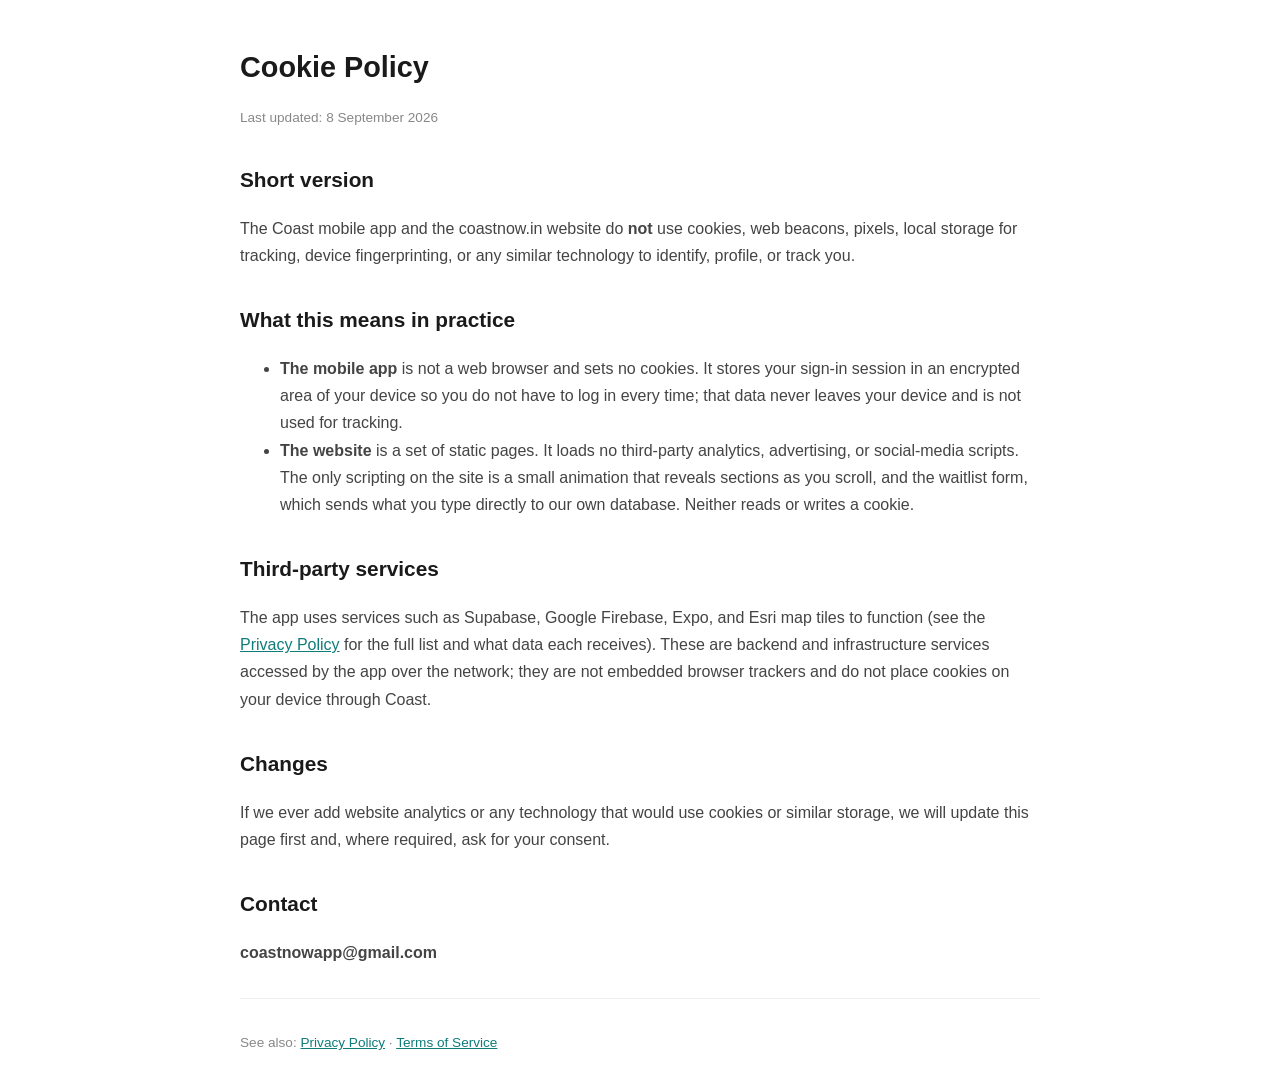
==== cookie-policy.html @ c83060eb "Legal pages: DPDP-aligned rewrite + real support address - privacy-policy: rewritten around the DPDP" ====
<!DOCTYPE html>
<html lang="en">
<head>
  <meta charset="UTF-8">
  <meta name="viewport" content="width=device-width, initial-scale=1.0">
  <title>Cookie Policy - Coast</title>
  <style>
    body { font-family: -apple-system, BlinkMacSystemFont, 'Segoe UI', Roboto, sans-serif; line-height: 1.7; max-width: 800px; margin: 0 auto; padding: 24px 16px; color: #1a1a1a; }
    h1 { font-size: 1.8em; margin-bottom: 0.2em; }
    h2 { font-size: 1.3em; margin-top: 1.6em; }
    p, li { color: #444; }
    .updated { color: #888; font-size: 0.85em; }
    hr { border: none; border-top: 1px solid #eee; margin: 2em 0; }
    a { color: #0F7C7A; }
  </style>
</head>
<body>
  <h1>Cookie Policy</h1>
  <p class="updated">Last updated: 8 September 2026</p>

  <h2>Short version</h2>
  <p>The Coast mobile app and the coastnow.in website do <strong>not</strong>
  use cookies, web beacons, pixels, local storage for tracking, device
  fingerprinting, or any similar technology to identify, profile, or track
  you.</p>

  <h2>What this means in practice</h2>
  <ul>
    <li><strong>The mobile app</strong> is not a web browser and sets no
    cookies. It stores your sign-in session in an encrypted area of your
    device so you do not have to log in every time; that data never leaves
    your device and is not used for tracking.</li>
    <li><strong>The website</strong> is a set of static pages. It loads no
    third-party analytics, advertising, or social-media scripts. The only
    scripting on the site is a small animation that reveals sections as you
    scroll, and the waitlist form, which sends what you type directly to our
    own database. Neither reads or writes a cookie.</li>
  </ul>

  <h2>Third-party services</h2>
  <p>The app uses services such as Supabase, Google Firebase, Expo, and Esri
  map tiles to function (see the
  <a href="privacy-policy.html">Privacy Policy</a> for the full list and what
  data each receives). These are backend and infrastructure services accessed
  by the app over the network; they are not embedded browser trackers and do
  not place cookies on your device through Coast.</p>

  <h2>Changes</h2>
  <p>If we ever add website analytics or any technology that would use cookies
  or similar storage, we will update this page first and, where required, ask
  for your consent.</p>

  <h2>Contact</h2>
  <p><strong>coastnowapp@gmail.com</strong></p>

  <hr>
  <p class="updated">See also: <a href="privacy-policy.html">Privacy Policy</a>
  &middot; <a href="terms-of-service.html">Terms of Service</a></p>
</body>
</html>
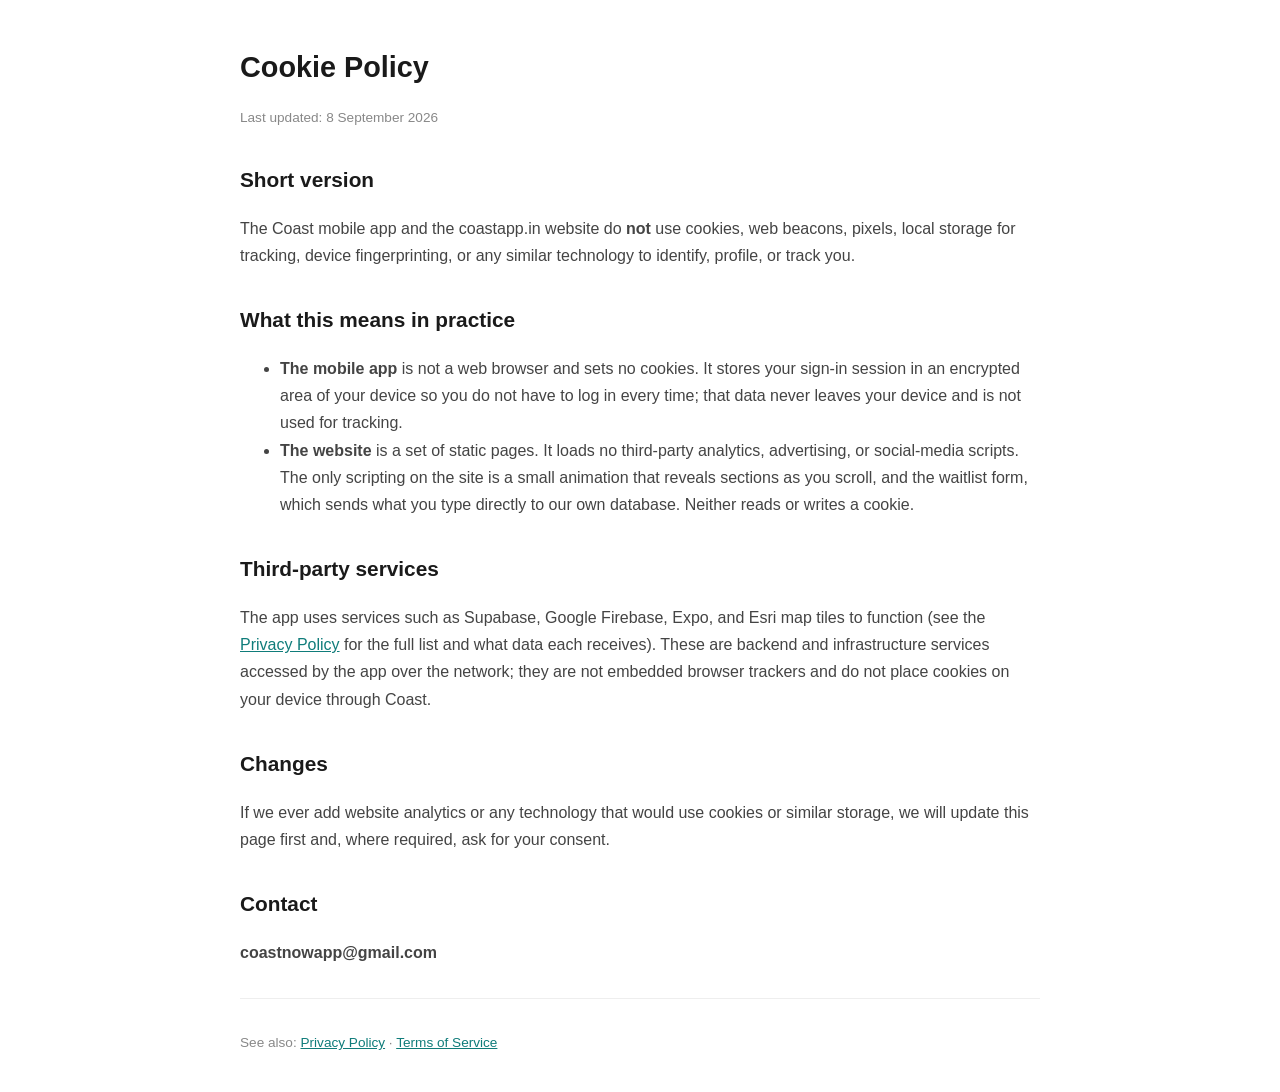
==== commit 5ce410be: "Migrate domain from coastnow.in to coastapp.in CNAME file, canonical/OG/Twitter meta tags, and legal" ====
--- a/cookie-policy.html
+++ b/cookie-policy.html
@@ -19,7 +19,7 @@
   <p class="updated">Last updated: 8 September 2026</p>
 
   <h2>Short version</h2>
-  <p>The Coast mobile app and the coastnow.in website do <strong>not</strong>
+  <p>The Coast mobile app and the coastapp.in website do <strong>not</strong>
   use cookies, web beacons, pixels, local storage for tracking, device
   fingerprinting, or any similar technology to identify, profile, or track
   you.</p>
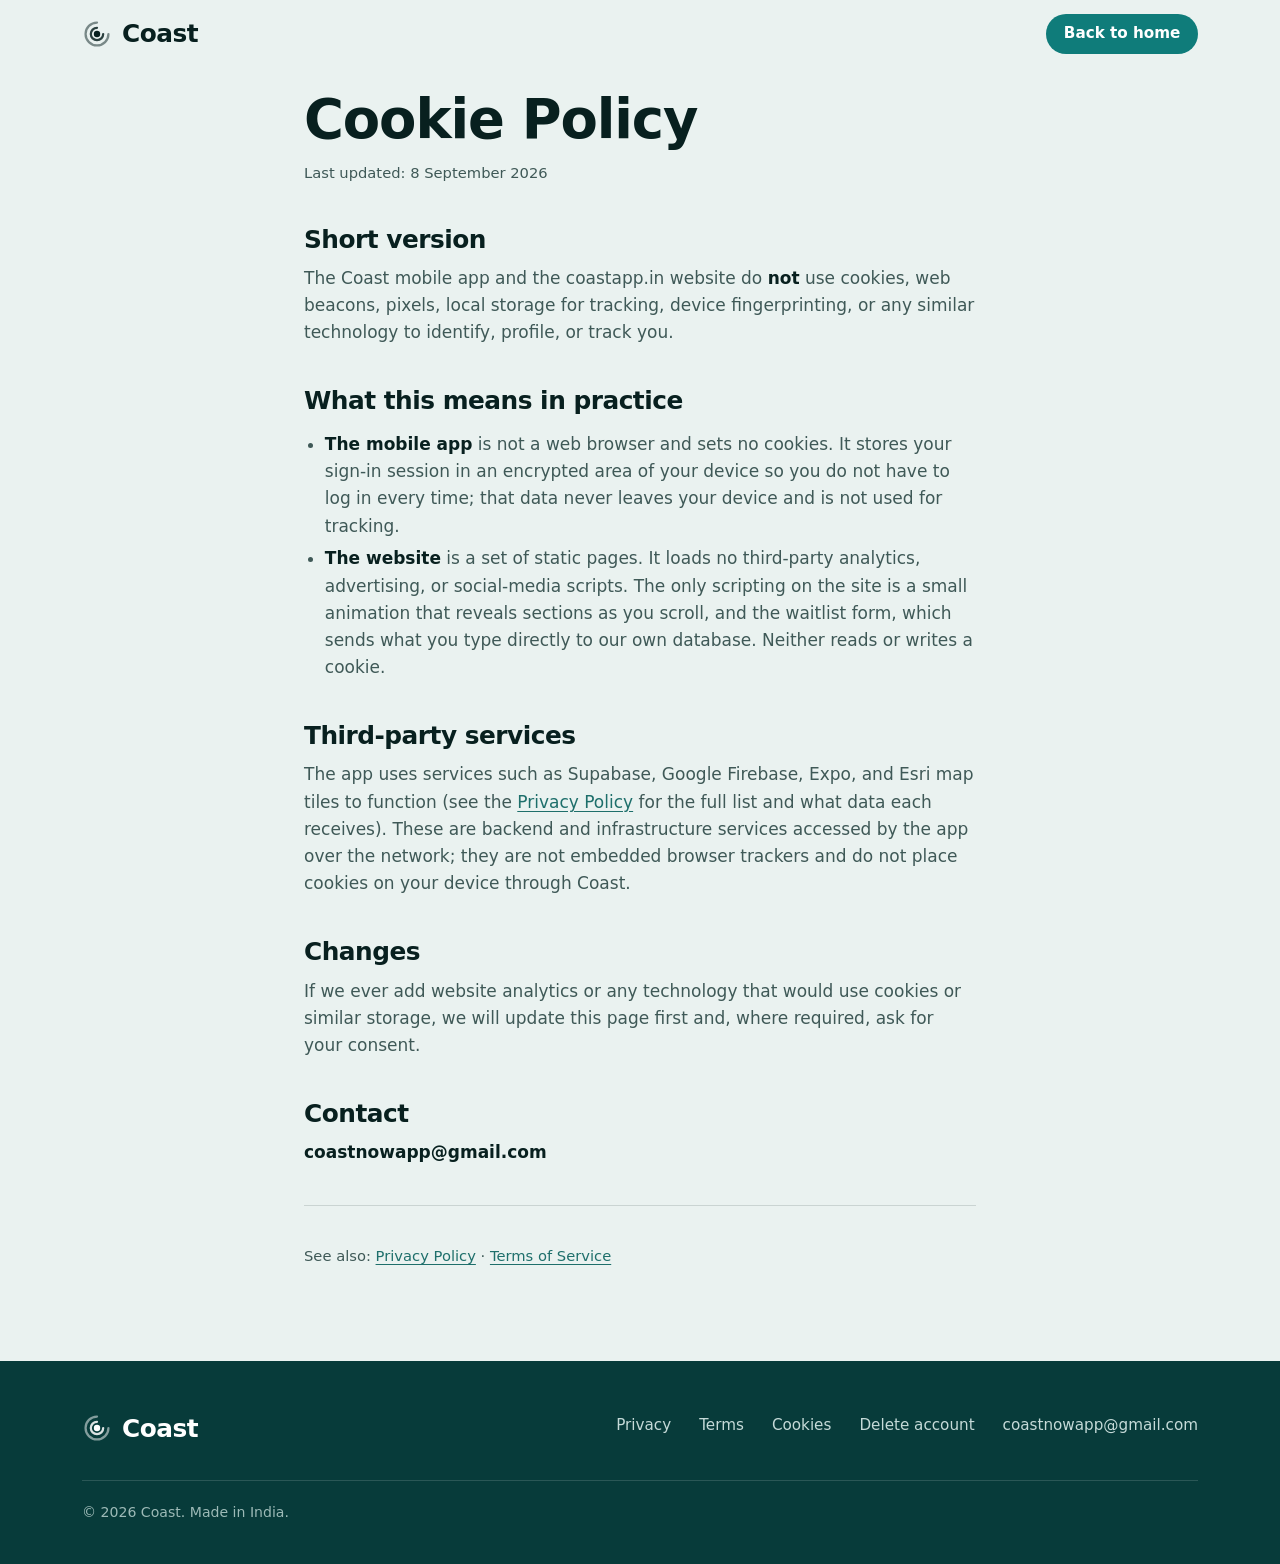
==== commit ed9c7f72: "Remake the site for the launch: radar demo, comparison, location-blur demo, how it works, FAQ, Play " ====
--- a/cookie-policy.html
+++ b/cookie-policy.html
@@ -4,17 +4,20 @@
   <meta charset="UTF-8">
   <meta name="viewport" content="width=device-width, initial-scale=1.0">
   <title>Cookie Policy - Coast</title>
-  <style>
-    body { font-family: -apple-system, BlinkMacSystemFont, 'Segoe UI', Roboto, sans-serif; line-height: 1.7; max-width: 800px; margin: 0 auto; padding: 24px 16px; color: #1a1a1a; }
-    h1 { font-size: 1.8em; margin-bottom: 0.2em; }
-    h2 { font-size: 1.3em; margin-top: 1.6em; }
-    p, li { color: #444; }
-    .updated { color: #888; font-size: 0.85em; }
-    hr { border: none; border-top: 1px solid #eee; margin: 2em 0; }
-    a { color: #0F7C7A; }
-  </style>
+  <meta name="description" content="Coast's website does not use cookies or trackers. Read the details of our cookie policy.">
+  <link rel="canonical" href="https://coastapp.in/cookie-policy.html">
+  <meta name="theme-color" content="#0F7C7A">
+  <link rel="icon" type="image/png" href="favicon.png">
+  <link rel="stylesheet" href="css/site.css">
 </head>
 <body>
+<header class="site-head site-head--static">
+  <div class="site-head__row">
+    <a class="logo" href="index.html" aria-label="Coast, home"><svg viewBox="0 0 32 32" fill="none" stroke="currentColor" stroke-width="2.4" stroke-linecap="round" aria-hidden="true"><circle cx="16" cy="16" r="3.4" fill="currentColor" stroke="none"/><path d="M16 9.4a6.6 6.6 0 1 0 6.6 6.6" opacity=".85"/><path d="M16 3.8a12.2 12.2 0 1 0 12.2 12.2" opacity=".5"/></svg>Coast</a>
+    <a class="btn btn--teal btn--small" href="index.html">Back to home</a>
+  </div>
+</header>
+<main class="prose">
   <h1>Cookie Policy</h1>
   <p class="updated">Last updated: 8 September 2026</p>
 
@@ -56,5 +59,21 @@
   <hr>
   <p class="updated">See also: <a href="privacy-policy.html">Privacy Policy</a>
   &middot; <a href="terms-of-service.html">Terms of Service</a></p>
+</main>
+<footer class="site-foot">
+  <div class="wrap">
+    <div class="site-foot__row">
+      <a class="logo" href="index.html"><svg viewBox="0 0 32 32" fill="none" stroke="currentColor" stroke-width="2.4" stroke-linecap="round" aria-hidden="true"><circle cx="16" cy="16" r="3.4" fill="currentColor" stroke="none"/><path d="M16 9.4a6.6 6.6 0 1 0 6.6 6.6" opacity=".85"/><path d="M16 3.8a12.2 12.2 0 1 0 12.2 12.2" opacity=".5"/></svg>Coast</a>
+      <nav class="site-foot__nav" aria-label="Footer">
+        <a href="privacy-policy.html">Privacy</a>
+        <a href="terms-of-service.html">Terms</a>
+        <a href="cookie-policy.html">Cookies</a>
+        <a href="delete-account.html">Delete account</a>
+        <a href="mailto:coastnowapp@gmail.com">coastnowapp@gmail.com</a>
+      </nav>
+    </div>
+    <div class="site-foot__fine"><span>&copy; 2026 Coast. Made in India.</span></div>
+  </div>
+</footer>
 </body>
 </html>
--- a/css/site.css
+++ b/css/site.css
@@ -0,0 +1,169 @@
+/* Coast site: tokens, font, header, footer, buttons, legal prose.
+   Shared by the home page and the four legal pages. No third-party requests:
+   the font is self-hosted. */
+
+@font-face {
+  font-family: "Bricolage Grotesque";
+  src: url("../fonts/bricolage-grotesque.woff2") format("woff2");
+  font-weight: 200 800;
+  font-stretch: 75% 100%;
+  font-style: normal;
+  font-display: swap;
+}
+
+:root {
+  /* teal is the app's brand colour (frontend/src/theme/colors.js);
+     rickshaw yellow is the one accent, used only where the eye should land */
+  --teal: #0F7C7A;
+  --teal-mid: #0A5856;
+  --teal-night: #073B3A;
+  --teal-tint: #DCEEEC;
+  --teal-text: #1E6F6B;
+  --rick: #F4C23D;
+  --rick-deep: #E0A91C;
+  --ink: #08201F;
+  --ink-2: #3F5957;
+  --glass: #EAF2F0;
+  --white: #FFFFFF;
+  --line: rgba(8, 32, 31, 0.14);
+  --gutter: clamp(16px, 4vw, 32px);
+  --maxw: 1180px;
+  --focus: var(--teal);
+}
+
+*, *::before, *::after { box-sizing: border-box; }
+
+html { scroll-behavior: smooth; -webkit-text-size-adjust: 100%; }
+
+body {
+  margin: 0;
+  background: var(--glass);
+  color: var(--ink);
+  font-family: "Bricolage Grotesque", "Segoe UI", system-ui, sans-serif;
+  font-size: 1.0625rem;
+  line-height: 1.6;
+  font-optical-sizing: auto;
+  -webkit-font-smoothing: antialiased;
+}
+
+h1, h2, h3 {
+  margin: 0;
+  font-weight: 760;
+  font-stretch: 82%;
+  letter-spacing: -0.02em;
+  line-height: 1.04;
+  text-wrap: balance;
+}
+
+p { margin: 0; }
+a { color: inherit; }
+img, svg { display: block; max-width: 100%; }
+
+.wrap { width: 100%; max-width: var(--maxw); margin: 0 auto; padding: 0 var(--gutter); }
+
+:focus-visible { outline: 3px solid var(--focus); outline-offset: 3px; border-radius: 6px; }
+.on-dark { --focus: var(--rick); }
+
+.sr-only {
+  position: absolute; width: 1px; height: 1px; margin: -1px; padding: 0;
+  overflow: hidden; clip: rect(0 0 0 0); white-space: nowrap; border: 0;
+}
+
+.skip {
+  position: absolute; left: 12px; top: -60px; z-index: 200;
+  background: var(--ink); color: var(--white);
+  padding: 10px 16px; border-radius: 10px; text-decoration: none;
+}
+.skip:focus { top: 12px; }
+
+/* ---------- header ---------- */
+.site-head {
+  position: fixed; inset: 0 0 auto 0; z-index: 100;
+  color: var(--white);
+  transition: background-color .25s ease, box-shadow .25s ease;
+}
+.site-head.is-stuck {
+  background: color-mix(in srgb, var(--teal-night) 92%, transparent);
+  backdrop-filter: blur(12px);
+  -webkit-backdrop-filter: blur(12px);
+}
+.site-head--static { position: static; color: var(--ink); background: transparent; }
+.site-head__row {
+  display: flex; align-items: center; justify-content: space-between;
+  max-width: var(--maxw); margin: 0 auto;
+  padding: 14px var(--gutter);
+}
+.logo {
+  display: inline-flex; align-items: center; gap: 10px;
+  text-decoration: none;
+  font-size: 1.55rem; font-weight: 780; font-stretch: 85%; letter-spacing: -0.02em;
+}
+.logo svg { width: 30px; height: 30px; }
+
+/* ---------- buttons ---------- */
+.btn {
+  display: inline-flex; align-items: center; justify-content: center; gap: 10px;
+  min-height: 48px; padding: 0 1.5rem;
+  border: 0; border-radius: 999px;
+  font: inherit; font-weight: 640; font-size: 1rem; line-height: 1;
+  text-decoration: none; white-space: nowrap; cursor: pointer;
+  transition: background-color .15s ease, transform .15s ease;
+}
+.btn svg { width: 18px; height: 18px; flex: none; }
+.btn--rick { background: var(--rick); color: var(--ink); }
+.btn--rick:hover { background: #FFD257; }
+.btn--teal { background: var(--teal); color: var(--white); }
+.btn--teal:hover { background: var(--teal-mid); }
+.btn--line { background: transparent; color: inherit; box-shadow: inset 0 0 0 1.5px currentColor; }
+.btn--line:hover { background: color-mix(in srgb, currentColor 10%, transparent); }
+.btn--small { min-height: 40px; padding: 0 1.1rem; font-size: .95rem; }
+.btn--block { width: 100%; }
+.btn[disabled] { opacity: .65; cursor: default; }
+
+/* ---------- footer ---------- */
+.site-foot { background: var(--teal-night); color: #C5DAD8; padding: 3rem 0 2.5rem; }
+.site-foot__row {
+  display: flex; flex-wrap: wrap; gap: 1.25rem 2.5rem;
+  align-items: flex-start; justify-content: space-between;
+}
+.site-foot .logo { color: var(--white); }
+.site-foot__nav { display: flex; flex-wrap: wrap; gap: .5rem 1.75rem; font-size: .95rem; }
+.site-foot__nav a { color: #C5DAD8; text-decoration: none; padding: 4px 0; }
+.site-foot__nav a:hover { color: var(--white); text-decoration: underline; text-underline-offset: 3px; }
+.site-foot__fine {
+  margin-top: 2rem; padding-top: 1.25rem;
+  border-top: 1px solid rgba(255, 255, 255, .14);
+  display: flex; flex-wrap: wrap; gap: .5rem 2rem; justify-content: space-between;
+  font-size: .88rem; color: #9DBAB7;
+}
+.site-foot__fine a { color: inherit; }
+
+/* ---------- legal pages ---------- */
+.prose { max-width: 46rem; margin: 0 auto; padding: 1.5rem var(--gutter) 5rem; }
+.prose h1 { font-size: clamp(2.2rem, 1.4rem + 3vw, 3.4rem); margin-bottom: .5rem; }
+.prose h2 { font-size: 1.55rem; margin: 2.6rem 0 .6rem; }
+.prose h3 { font-size: 1.15rem; margin: 1.6rem 0 .4rem; font-stretch: 90%; }
+.prose p, .prose li { color: var(--ink-2); }
+.prose p { margin: .8rem 0; }
+.prose ul, .prose ol { padding-left: 1.3rem; }
+.prose li { margin: .35rem 0; }
+.prose strong { color: var(--ink); }
+.prose a { color: var(--teal-text); text-underline-offset: 3px; }
+.prose a:hover { color: var(--teal-mid); }
+.prose .updated { color: var(--ink-2); font-size: .92rem; }
+.prose .note {
+  background: var(--white); border-left: 4px solid var(--teal);
+  padding: .7rem 1rem; border-radius: 0 10px 10px 0; font-size: .97rem;
+}
+.prose hr { border: 0; border-top: 1px solid var(--line); margin: 2.4rem 0; }
+.prose table { border-collapse: collapse; width: 100%; margin: 1rem 0; font-size: .95rem; background: var(--white); }
+.prose th, .prose td { border: 1px solid var(--line); padding: .55rem .75rem; text-align: left; vertical-align: top; }
+.prose th { background: var(--teal-tint); color: var(--ink); }
+.prose .box { background: var(--white); border-radius: 16px; padding: 1rem 1.3rem; margin: 1.5rem 0; }
+.prose .box p { margin: .5rem 0; }
+.table-scroll { overflow-x: auto; }
+
+@media (prefers-reduced-motion: reduce) {
+  html { scroll-behavior: auto; }
+  * { transition-duration: .01ms !important; animation-duration: .01ms !important; animation-delay: 0s !important; }
+}
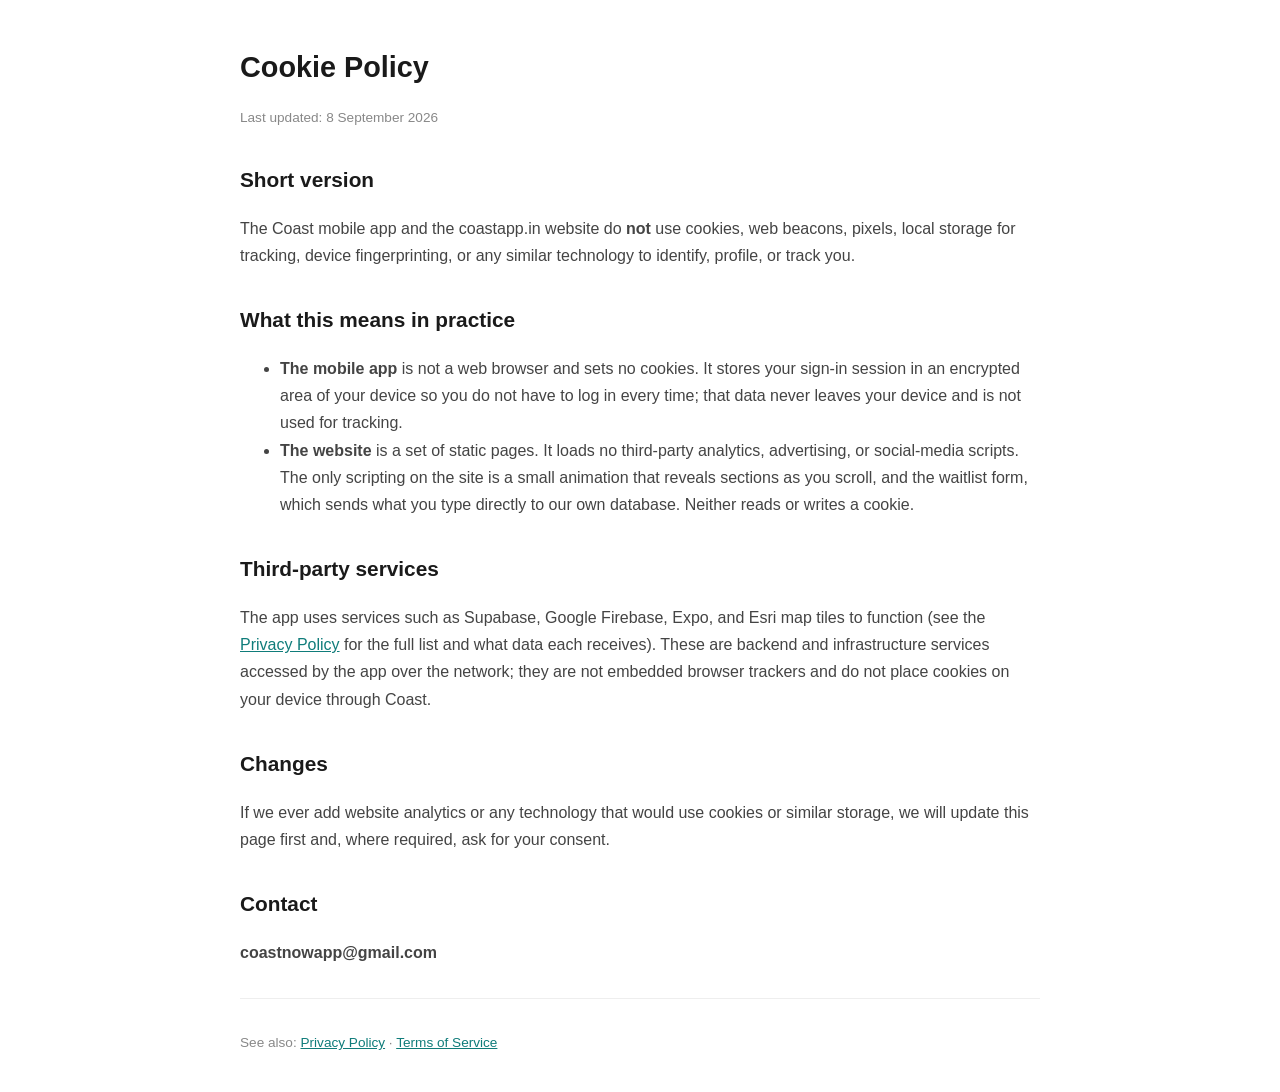
==== commit 0a876d61: "Revert "Remake the site for the launch: radar demo, comparison, location-blur demo, how it works, FA" ====
--- a/cookie-policy.html
+++ b/cookie-policy.html
@@ -6,18 +6,17 @@
   <title>Cookie Policy - Coast</title>
   <meta name="description" content="Coast's website does not use cookies or trackers. Read the details of our cookie policy.">
   <link rel="canonical" href="https://coastapp.in/cookie-policy.html">
-  <meta name="theme-color" content="#0F7C7A">
-  <link rel="icon" type="image/png" href="favicon.png">
-  <link rel="stylesheet" href="css/site.css">
+  <style>
+    body { font-family: -apple-system, BlinkMacSystemFont, 'Segoe UI', Roboto, sans-serif; line-height: 1.7; max-width: 800px; margin: 0 auto; padding: 24px 16px; color: #1a1a1a; }
+    h1 { font-size: 1.8em; margin-bottom: 0.2em; }
+    h2 { font-size: 1.3em; margin-top: 1.6em; }
+    p, li { color: #444; }
+    .updated { color: #888; font-size: 0.85em; }
+    hr { border: none; border-top: 1px solid #eee; margin: 2em 0; }
+    a { color: #0F7C7A; }
+  </style>
 </head>
 <body>
-<header class="site-head site-head--static">
-  <div class="site-head__row">
-    <a class="logo" href="index.html" aria-label="Coast, home"><svg viewBox="0 0 32 32" fill="none" stroke="currentColor" stroke-width="2.4" stroke-linecap="round" aria-hidden="true"><circle cx="16" cy="16" r="3.4" fill="currentColor" stroke="none"/><path d="M16 9.4a6.6 6.6 0 1 0 6.6 6.6" opacity=".85"/><path d="M16 3.8a12.2 12.2 0 1 0 12.2 12.2" opacity=".5"/></svg>Coast</a>
-    <a class="btn btn--teal btn--small" href="index.html">Back to home</a>
-  </div>
-</header>
-<main class="prose">
   <h1>Cookie Policy</h1>
   <p class="updated">Last updated: 8 September 2026</p>
 
@@ -59,21 +58,5 @@
   <hr>
   <p class="updated">See also: <a href="privacy-policy.html">Privacy Policy</a>
   &middot; <a href="terms-of-service.html">Terms of Service</a></p>
-</main>
-<footer class="site-foot">
-  <div class="wrap">
-    <div class="site-foot__row">
-      <a class="logo" href="index.html"><svg viewBox="0 0 32 32" fill="none" stroke="currentColor" stroke-width="2.4" stroke-linecap="round" aria-hidden="true"><circle cx="16" cy="16" r="3.4" fill="currentColor" stroke="none"/><path d="M16 9.4a6.6 6.6 0 1 0 6.6 6.6" opacity=".85"/><path d="M16 3.8a12.2 12.2 0 1 0 12.2 12.2" opacity=".5"/></svg>Coast</a>
-      <nav class="site-foot__nav" aria-label="Footer">
-        <a href="privacy-policy.html">Privacy</a>
-        <a href="terms-of-service.html">Terms</a>
-        <a href="cookie-policy.html">Cookies</a>
-        <a href="delete-account.html">Delete account</a>
-        <a href="mailto:coastnowapp@gmail.com">coastnowapp@gmail.com</a>
-      </nav>
-    </div>
-    <div class="site-foot__fine"><span>&copy; 2026 Coast. Made in India.</span></div>
-  </div>
-</footer>
 </body>
 </html>
